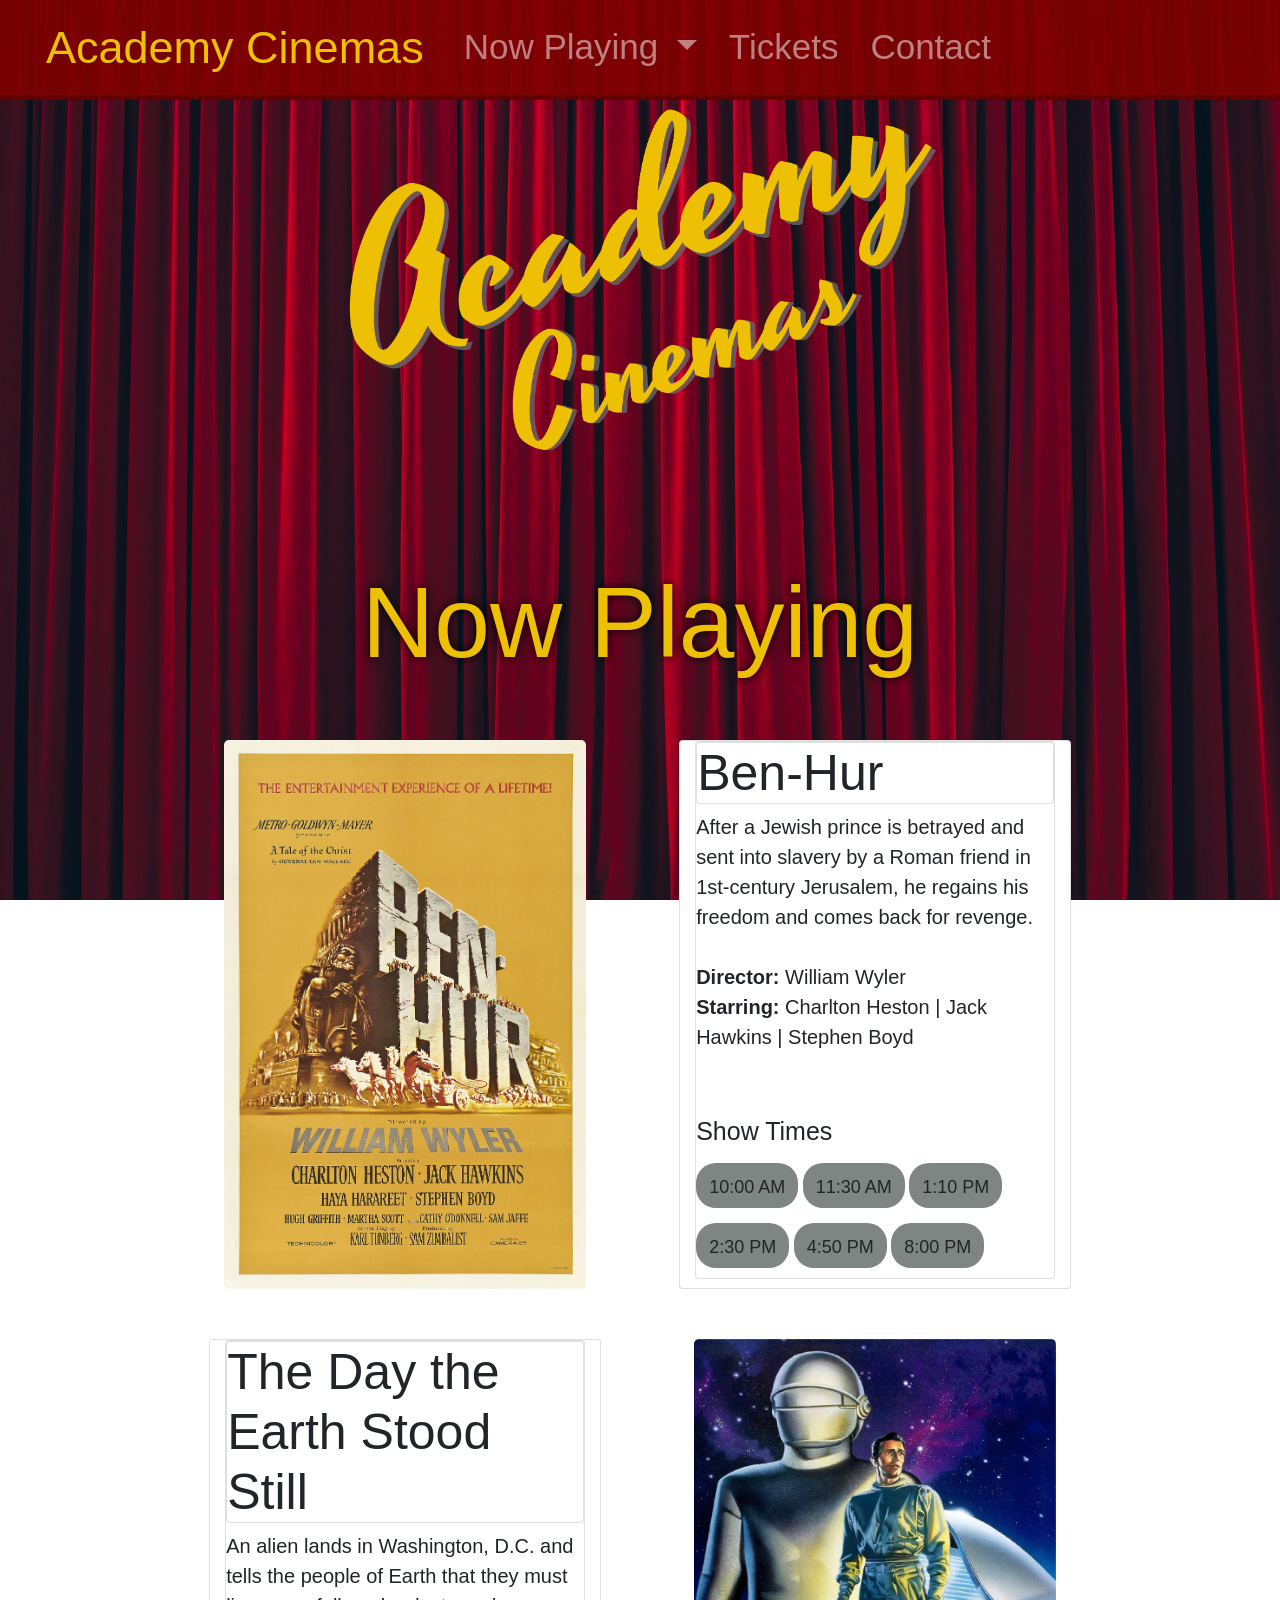
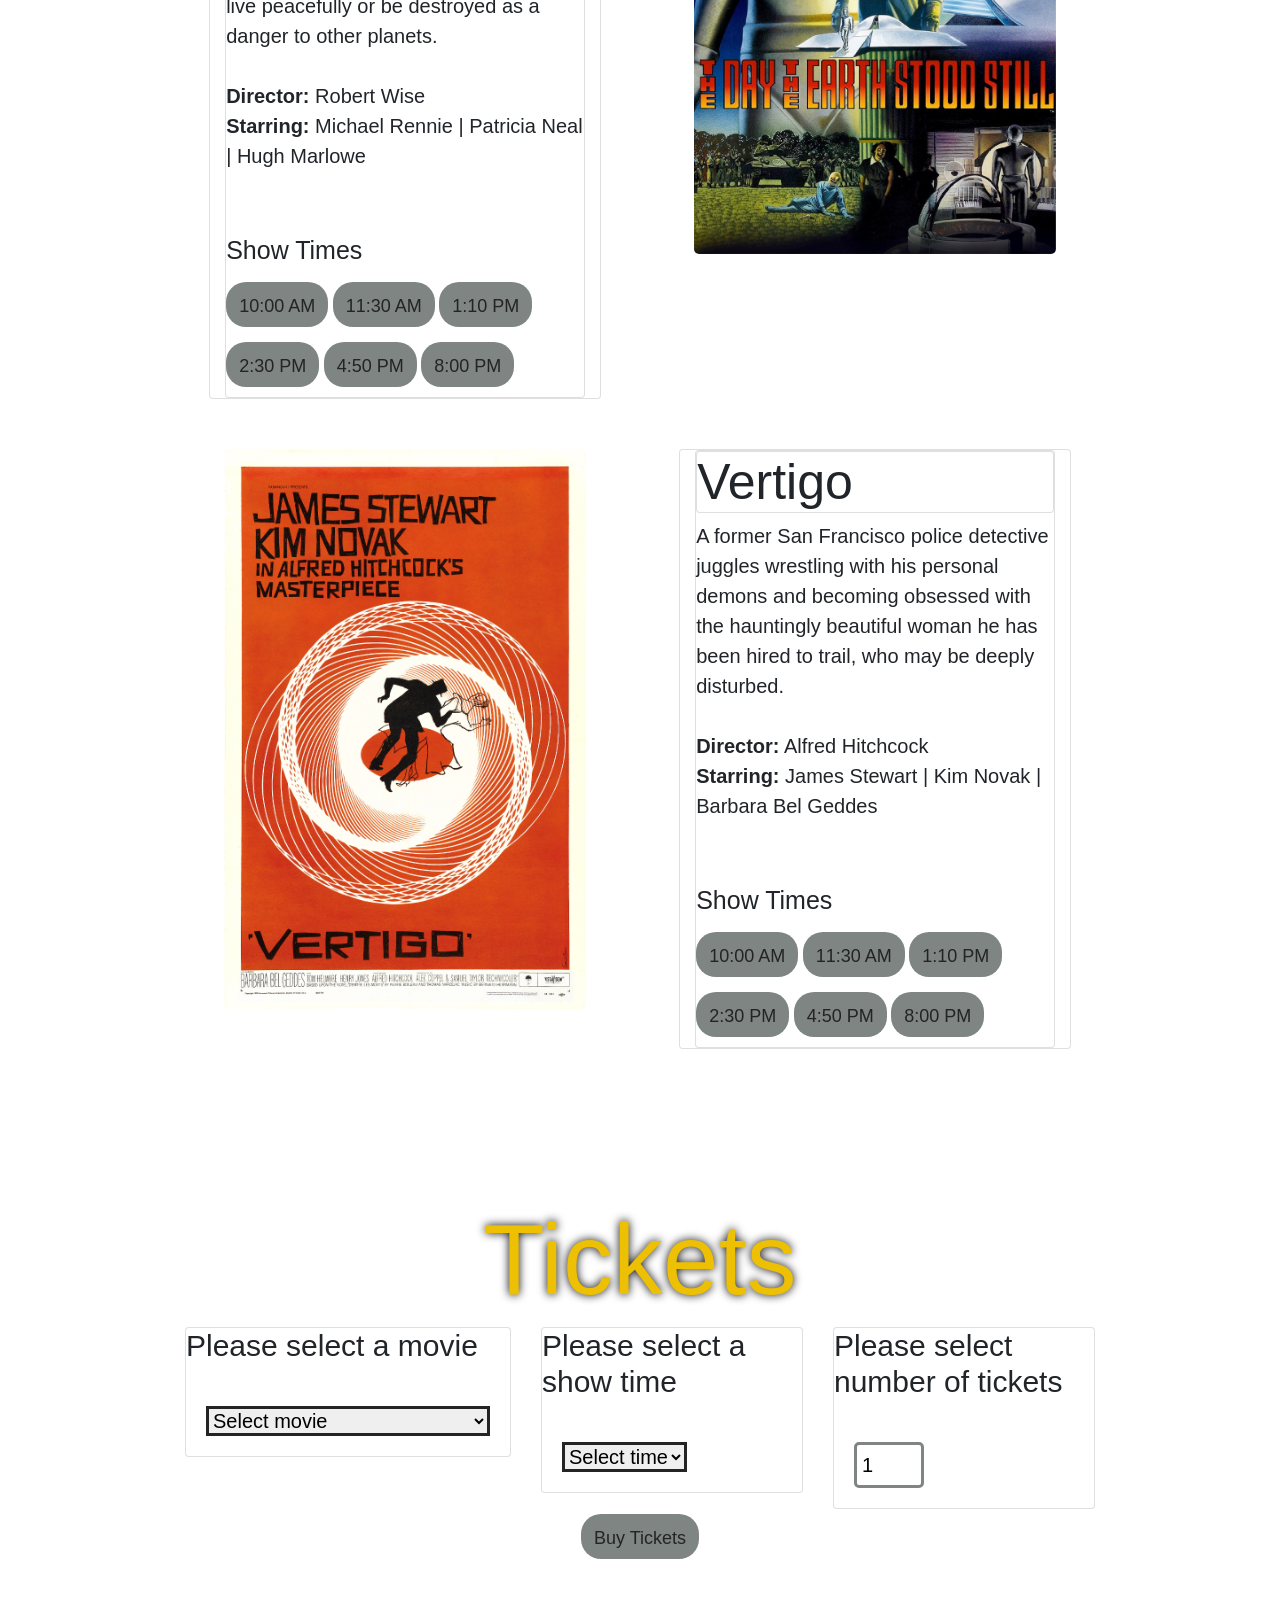
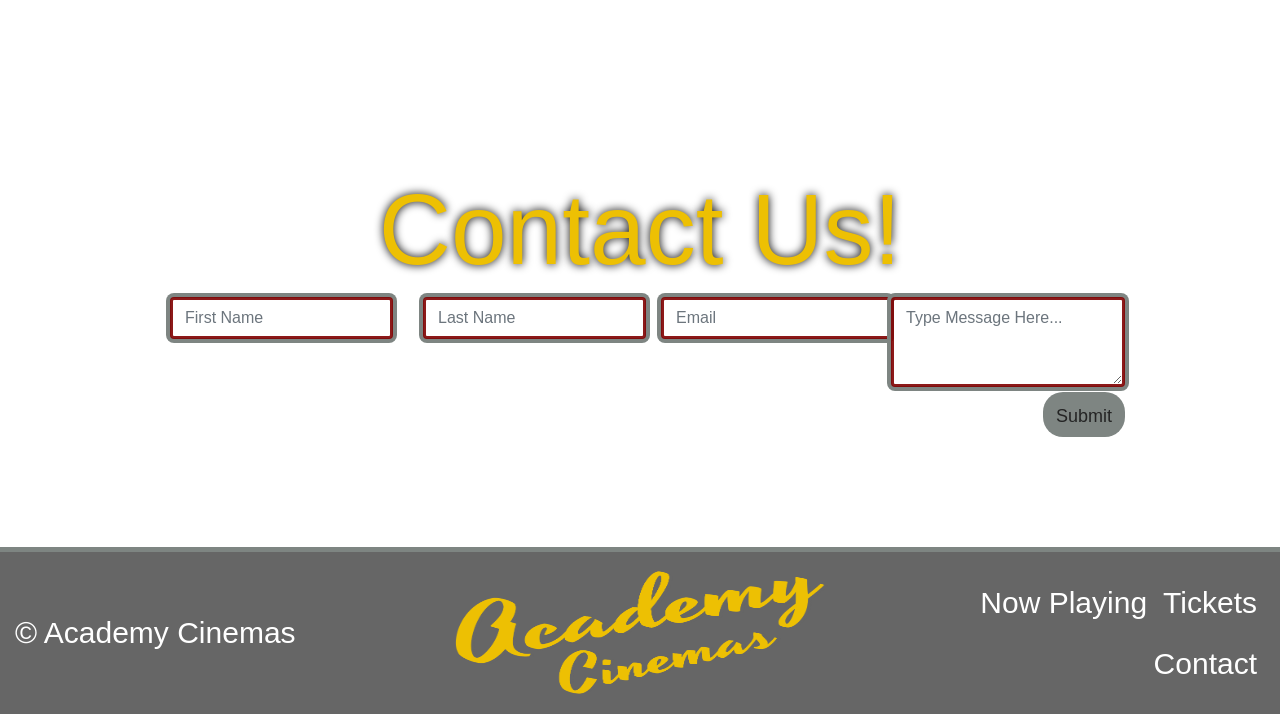
==== Academy-Cinemas/index.html @ 2aec19a6 "Adding Bootstrap assignment Academy Cinemas" ====
<!doctype html>
<html lang="en">

<head>
  <!-- Required meta tags -->
  <meta charset="utf-8">
  <meta name="viewport" content="width=device-width, initial-scale=1, shrink-to-fit=no">
  <title>/Academy Cinemas</title>

  <!-- Bootstrap CSS -->
  <link rel="stylesheet" href="https://cdn.jsdelivr.net/npm/bootstrap@4.1.3/dist/css/bootstrap.min.css"
    integrity="sha384-MCw98/SFnGE8fJT3GXwEOngsV7Zt27NXFoaoApmYm81iuXoPkFOJwJ8ERdknLPMO" crossorigin="anonymous">
  <!--CUSTOM CSS listed last to override Bootstrap CSS based on levels of specificity-->
  <link href="css/custom.css" rel="stylesheet">
  <!--Custom CSS for multiple screen sizes-->
  <link href="css/custom-css-media.css" rel="stylesheet">
</head>

<body>


  <!-- BOOTSTRAP JavaScript -->
  <!-- jQuery first, then Popper.js, then Bootstrap JS -->
  <script src="https://code.jquery.com/jquery-3.3.1.slim.min.js"
    integrity="sha384-q8i/X+965DzO0rT7abK41JStQIAqVgRVzpbzo5smXKp4YfRvH+8abtTE1Pi6jizo"
    crossorigin="anonymous"></script>
  <script src="https://cdn.jsdelivr.net/npm/popper.js@1.14.3/dist/umd/popper.min.js"
    integrity="sha384-ZMP7rVo3mIykV+2+9J3UJ46jBk0WLaUAdn689aCwoqbBJiSnjAK/l8WvCWPIPm49"
    crossorigin="anonymous"></script>
  <script src="https://cdn.jsdelivr.net/npm/bootstrap@4.1.3/dist/js/bootstrap.min.js"
    integrity="sha384-ChfqqxuZUCnJSK3+MXmPNIyE6ZbWh2IMqE241rYiqJxyMiZ6OW/JmZQ5stwEULTy"
    crossorigin="anonymous"></script>
  <!--NAVBAR-->
  <nav class="navbar navbar-expand-lg navbar-dark sticky top">
    <a class="navbar-brand" href="#">Academy Cinemas</a>
    <button class="navbar-toggler" type="button" data-toggle="collapse" data-target="#navbarNavDropdown"
      aria-controls="navbarNavDropdown" aria-expanded="false" aria-label="Toggle navigation">
      <span class="navbar-toggler-icon"></span>
    </button>
    <div class="collapse navbar-collapse" id="navbarNavDropdown">
      <ul class="navbar-nav">

        <li class="nav-item dropdown">
          <a class="nav-link dropdown-toggle" href="#" id="navbarDropdownMenuLink" role="button" data-toggle="dropdown"
            aria-haspopup="true" aria-expanded="false">
            Now Playing
          </a>
          <div class="dropdown-menu" aria-labelledby="navbarDropdownMenuLink">
            <a class="dropdown-item" href="#ben-hur">Ben Hur</a>
            <a class="dropdown-item" href="#stood-still">The Day The Earth Stood Still</a>
            <a class="dropdown-item" href="#vertigo">Vertigo</a>
          </div>
        </li>
        <li class="nav-item">
          <a class="nav-link" href="#tickets">Tickets</a>
        </li>
        <li class="nav-item">
          <a class="nav-link" href="#contact">Contact</a>
        </li>

      </ul>
    </div>
  </nav>
  <!--LOGO-->
  <header class="row justify-content-center">
    <img src="Images/logo.png" class="img-fluid col-lg-6" id="header image" alt="Academy Cinemas logo">
  </header>
  <!--NOW PLAYING-->
  <section>
    <div class="container" id="now-playing">
      <h1>Now Playing</h1>
      <!--BEN HUR-->
      <div class="d-flex flex-row flex-wrap spacer" id="ben-hur">
        <div class="col-lg-5 mx-auto">
          <img src="Images/ben-hur.jpg" class="img-fluid" alt="Ben-Hur movie poster">
        </div>
        <div class="card col-lg-5 mx-auto">
          <div class="card body">
            <h3 class="card title">Ben-Hur</h3>
            <!--BEN-HUR MOVIE DESCRIPTION-->
            <P class="lead">
              After a Jewish prince is betrayed and sent into slavery by a Roman friend in
              1st-century Jerusalem, he regains his freedom and comes back for revenge.
              <br>
              <br>
              <b>Director:</b> William Wyler
              <br>
              <b>Starring:</b> Charlton Heston | Jack Hawkins | Stephen Boyd
            </P>
            <br>
            <br>
            <!--BEN-HUR SHOW TIMES-->
            <h4 class="card-title">Show Times</h4>
            <div class="row">
              <div class="col">
                <a class="btn" href="#tickets" role="button">10:00 AM</a>
                <a class="btn" href="#tickets" role="button">11:30 AM</a>
                <a class="btn" href="#tickets" role="button">1:10 PM</a>
              </div>
            </div>
            <div class="row">
              <div class="col">
                <a class="btn" href="#tickets" role="button">2:30 PM</a>
                <a class="btn" href="#tickets" role="button">4:50 PM</a>
                <a class="btn" href="#tickets" role="button">8:00 PM</a>
              </div>
            </div>
          </div>
        </div>
      </div>
      <!--THE DAY THE EARTH STOOD STILL-->
      <div class="d-flex flex-row flex-wrap-reverse spacer" id="stood-still">

        <div class="card col-lg-5 mx-auto">
          <div class="card body">
            <h3 class="card title">The Day the Earth Stood Still</h3>
            <!--THE DAY THE EARTH STOOD STILL MOVIE DESCRIPTION-->
            <P class="lead">
              An alien lands in Washington, D.C. and tells the people of Earth that they must
              live peacefully or be destroyed as a danger to other planets.
              <br>
              <br>
              <b>Director:</b> Robert Wise
              <br>
              <b>Starring:</b> Michael Rennie | Patricia Neal | Hugh Marlowe
            </P>
            <br>
            <br>
            <!--THE DAY THE EARTH STOOD STILL SHOW TIMES-->
            <h4 class="card-title">Show Times</h4>
            <div class="row">
              <div class="col">
                <a class="btn" href="#tickets" role="button">10:00 AM</a>
                <a class="btn" href="#tickets" role="button">11:30 AM</a>
                <a class="btn" href="#tickets" role="button">1:10 PM</a>
              </div>
            </div>
            <div class="row">
              <div class="col">
                <a class="btn" href="#tickets" role="button">2:30 PM</a>
                <a class="btn" href="#tickets" role="button">4:50 PM</a>
                <a class="btn" href="#tickets" role="button">8:00 PM</a>
              </div>
            </div>
          </div>
        </div>
        <div class="col-lg-5 mx-auto">
          <img src="Images/earth-stood-still.jpg" class="img-fluid" alt="The Day the Earth Stood Still movie poster">
        </div>
      </div>
      <!--VERTIGO-->
      <div class="d-flex flex-row flex-wrap spacer" id="vertigo">
        <div class="col-lg-5 mx-auto">
          <img src="Images/vertigo.jpg" class="img-fluid" alt="Vertigo movie poster">
        </div>
        <div class="card col-lg-5 mx-auto">
          <div class="card body">
            <h3 class="card title">Vertigo</h3>
            <!--VERTIGO MOVIE DESCRIPTION-->
            <P class="lead">
              A former San Francisco police detective juggles wrestling with
              his personal demons and becoming obsessed with the hauntingly
              beautiful woman he has been hired to trail, who may be deeply disturbed.
              <br>
              <br>
              <b>Director:</b> Alfred Hitchcock
              <br>
              <b>Starring:</b> James Stewart | Kim Novak | Barbara Bel Geddes
            </P>
            <br>
            <br>
            <!--VERTIGO SHOW TIMES-->
            <h4 class="card-title">Show Times</h4>
            <div class="row">
              <div class="col">
                <a class="btn" href="#tickets" role="button">10:00 AM</a>
                <a class="btn" href="#tickets" role="button">11:30 AM</a>
                <a class="btn" href="#tickets" role="button">1:10 PM</a>
              </div>
            </div>
            <div class="row">
              <div class="col">
                <a class="btn" href="#tickets" role="button">2:30 PM</a>
                <a class="btn" href="#tickets" role="button">4:50 PM</a>
                <a class="btn" href="#tickets" role="button">8:00 PM</a>
              </div>
            </div>
          </div>
        </div>
      </div>
    </div>
  </section>
  <!--TICKETS-->
  <section>
    <div class="container spacer" id="tickets">
      <h1>Tickets</h1>
      <div class="d-flex flex-row flex-wrap">
        <!--MOVIE SELECTION-->
        <div class="col">
          <div class="card">
            <h5 class="card-title">Please select a movie</h5>
            <div class="card-body">
              <select class="form-select" aria-label="Movie title selection">
                <option selected>Select movie</option>
                <option value="1">Ben-Hur</option>
                <option value="2">The Day the Earth Stood Still</option>
                <option value="3">Vertigo</option>
              </select>
            </div>
          </div>
        </div>
        <!--TIME SELECTION-->
        <div class="col">
          <div class="card">
            <h5 class="card-title">Please select a show time</h5>
            <div class="card-body">
              <select class="form-select" aria-label="Show time selection">
                <option selected>Select time</option>
                <option value="1">10:00 AM</option>
                <option value="2">11:30 AM</option>
                <option value="3">1:10 PM</option>
                <option value="4">2:30 PM</option>
                <option value="5">4:50 PM</option>
                <option value="6">8:00 PM</option>
              </select>
            </div>
          </div>
        </div>
        <!--NUMBER OF TICKETS-->
        <div class="col">
          <div class="card">
            <h5 class="card-title">Please select number of tickets</h5>
            <div class="card-body">
              <input type="number" id="quantity" value="1" step="1">
            </div>
          </div>
        </div>
      </div>
      <!--BUY TICKETS BUTTON-->
      <div class="row justify-content-center">
        <div class="col-auto">
          <button type="submit" class="btn yellow-btn">Buy Tickets</button>
        </div>
      </div>
    </div>
  </section>
  <!--CONTACT FORM-->
  <section>
    <div class="container" id="contact">
      <h1>Contact Us!</h1>
      <div class="row gy-4">
        <div class="col">
          <input type="text" class="form-control" placeholder="First Name">
        </div>
        <div class="col">
          <input type="text" class="form-control" placeholder="Last Name">
        </div>
        <div>
          <input type="email" class="form-control" placeholder="Email">
        </div>
        <div>
          <textarea class="form-control" rows="3" placeholder="Type Message Here..."></textarea>
          <button type="submit" class="btn yellow-btn" id="contact-submit">Submit</button>
        </div>
      </div>
    </div>
  </section>
  <!--FOOTER-->
  <section>
    <div class="container-fluid">
      <footer class="d-flex flex-wrap justify-content-center align-items-center py-3">
        <p class="col-md-4 mb-0 footer-text">&copy; Academy Cinemas</p>
        <img src="Images/logo.png" class="col-md-4 footer-img" alt="Academy Cinemas logo">
        <ul class="nav col-md-4 justify-content-end">
          <li class="nav-item"><a href="#now-playing" class="nav-link px-2 footer-text">Now Playing</a></li>
          <li class="nav-item"><a href="#tickets" class="nav-link px-2 footer-text">Tickets</a></li>
          <li class="nav-item"><a href="#contact" class="nav-link px-2 footer-text">Contact</a></li>
        </ul>
      </footer>
    </div>
  </section>
</body>

</html>
---- Academy-Cinemas/css/custom.css ----
/*Font Passion one from fonts.google.com*/
@import url('https://fonts.googleapis.com/css2?family=Passion+One:wght@400;700;900&display=swap');
/*Font Yesteryear from fonts.google.com*/
@import url('https://fonts.googleapis.com/css2?family=Yesteryear&display=swap');
/*Creates global CSS variables that can be reused throughout the file*/
:root {
--main-color: rgb(126, 133, 130);
--main-color-accent: rgb(237, 192, 3);
--main-color-transparent: rgba(126, 133, 130, 0.8);
--secondary-color: rgba(128, 0, 0, 0.9);
--accent-color: rgb(36, 36, 36);
--accent-text-color: rgb(255, 255, 255);
--main-font-family: "Passion One", cursive
--secondary-font-family: "Yesteryear", cursive;
}

html{
    scroll-padding-top: 100px;
}

body{
    background-image: url(../Images/theater-curtains.jpg);
    background-size: 100% 120%; /*100% horizontally and 120% vertically*/
    background-attachment: fixed;
    overflow-x: hidden; /*Removes left to right scroll bar*/
}

/*NAVBAR*/

.navbar{
    background-color: var(--secondary-color);
    border-bottom: 5px solid rgb(98, 0, 0);
    height: 100px;
}

/*Affects the title in the navbar Academy Cinmas*/
.navbar-brand{
    color: var(--main-color-accent);
    font-family: var(--main-font-family);
    font-size: 45px;
    padding-left: 30px;
}

.nav-link{
    color: var(--main-color-accent);
    font-family: var(--main-font-family);
    font-size: 35px;
}

/*Affects the hover states of the links in the navbar*/
.nav-link :hover{
    color: var(--main-color-transparent);
    text-shadow: 0 0 3px rgba(255, 123, 0, 0.6);
}

/*Sets the color of the link that has been clicked on in other words the "active link"*/
.nav-link:focus{
    color: var(--accent-text-color);
    text-shadow: 0 0 3px rgba(255, 123, 0, 0.6);
}

/*Adjust the left paddimg of the navbar links*/
.navbar-expand-lg .navbar-nav .nav-link{
    padding-left: 1.5rem;
}

/*MOVIE DROP DOWN MENU*/

/*Targets the dropdown menu that contains the links for each movie title*/
.dropdown-menu{
    border: none; /*Removes the thin black border*/
    border-radius: 0;
    box-shadow: 0px opx 16px 2px rgba(0, 0, 0, 0.4);
    background-color: var(--main-color);
    padding: 0px; /*Overrides Bootstraps padding on the top and bottom of the drop down menu*/
}

/*Sets up the styling for each movie link in the drop down menu*/
.dropdown-item{
    color: var(--accent-color);
    font-family: var(--main-font-family);
    text-align: center;
    font-size: 30px;
    padding-top: 15px; /*Adds some space to the top of each link to center them*/
    border-bottom: 2px solid rgb(117, 77, 13);
}

.dropdown-item:hover, .dropdown-item:focus{
    color: var(--accent-text-color);
    background-color: var(--main-color);
}

/*MOBILE MENU*/

.navbar-toggler{
    border: none;
    transition: 0.5s ease;
    transition: 0.5s ease;
}

.navbar-toggler:focus{
    box-shadow: 0 0 0 var(--bs-navbar-toggler-focus-width) rgb(98, 0, 0);
    transition: 0.5s ease;
}

.navbar-toggler-icon{
    background-image: url("data:image/svg+xml,%3csvg xmlns='http//www.w3.org/2000/svg' viewbox='0 0 30 30'%3e%3cpath stroke='rgb%28237, 192, 3%29' stroke-linecap='round' stroke-miterlimit='10' stroke-width='2' d='M4 7h22M4 15h22M4 23h22' /%3e%3c/svg%3e");
}

.navbar-toggler:focus{
    box-shadow: 0 0 0 var(--bs-navbar-toggler-focus-width) rgb(98, 0,  0);
    transition: 0.5S ease;
}

/*Academy Cinemas title*/
.navbar-dark .navbar-brand{
    color: var(--main-color-accent);
}

/*Menu links suck as Now Playing*/
.navbar-dark .navbar-nav .navbar-link{
    color: var(--main-color-accent);
}

/*HEADER IMAGE*/

#header-image{
    padding-top: 150px;
}

/*GENERAL STYLING*/

h1, h3, h4, h5, p{
    cursor: default; /*Changes the cursor back to the default arrow instead of a text cursor when hovering your mouse over text*/
}

h1{
    font-family: var(--main-font-family);
    color: var(--main-color-accent);
    text-shadow: 0 0 10px rgb(0,  0,  0);
    text-align: center;
    font-size: 100px;
}

h3{
    font-family: var(--main-font-family);
    font-size: 50px;
}

h4{
    font-family: var(--secondary-font-family);
    font-size: 25px;
}

h5{
    font-size: 30px;
    font-family: var(--main-font-family);
}

b{
    font-weight: 600;
}

img{
    border-radius: 5px;
} 
/*MOVIE CARDS*/

.container{
    padding: 100px;
}

.card-body{
    padding-top: 30px;
    padding-left: 20px;
}

.spacer{
    padding-top: 50px;
}

/*BUTTONS*/

/*Creates the main styling for buttons that contain the Bootstrap .btn class*/
.btn{
    background-color: var(--main-color);
    border-radius: 20px;
    margin-top: 5px;
    margin-bottom: 10px;
    padding-top: 10PX;
    color: var(--accent-color);
    font-family: var(--main-font-family);
    font-size: 18px;
}

.btn:focus{
    border-color: transparent; /*Overrides Bootstraps dark border when the user clicks on the button*/
    background-color: var(--main-color);
    color: var(--accent-text-color);
}

/*Added styling for yellow buttons for the buy tickets and contact form sections*/
.yellow-button{
    background-color: var(--main-color-accent);
    padding: 20px;
    border-radius: 40px;
    font-size: 25px;
    color: var(--accent-color);
    width: 150px;
    margin-top: 20px;
    margin-bottom: 40px;
}

.yellow-button:hover, .yellow-button:focus{
    background-color: var(--main-color-accent);
    color: var(--accent-text-color);
}

.form-select{
    font-family: var(--main-font-family);
    font-size: 20px;
    border: 3px solid var(--accent-color);
    transition: border-color 0.5s ease-in;
}

.form-select:focus{
    border-color: var(--secondary-color);
    box-shadow: none;
    transition: 0.5s ease-in;
}

/*Select number of tickets input*/
input[type="number"]{
    width: 70px;
    padding: 5px;
    border: 3px solid var(--main-color);
    border-radius: 5px;
    font-family: var(--main-font-family);
    font-size: 20px;
    transition: border-color 0.5s ease-in;
}
input[type="number"]:focus{
    border: 3px solid var(--secondary-color);
    transition: 0.5s ease-in;
    outline: 0; /*Removes the default outline set by the browser*/
}

/*CONTACT FORM*/

.form-control{
    border: 3px solid var(--main-color);
    transition: 1s ease;
}

/*Overrides Bootstrap's focus effect*/
.form-control{
    color: #212529;
    border-color: var(--secondary-color);
    box-shadow: 0 0 0px .25rem var(--main-color);
}

/*Adjust the contact form submit button to the right side of the screen*/
#contact-submit{
    float: right;
}

/*FOOTER*/

footer{
    border-top: 5px solid var(--main-color);
    background-color: rgba(0, 0, 0, 0.6);
    margin: 0px -15px 0px -15px; /*Extends the footer beyond the webpage on the left and right sides leaving no white space*/
}

.footer-text{
    font-family: var(--main-font-family);
    color: var(--accent-text-color);
    font-size: 30px;
}

/*Specifically styles the footer image separate from the other imageon the page and overrides the img type selector*/
.footer-img{
    width: auto;
    height: 130px;
}
---- Academy-Cinemas/css/custom-css-media.css ----
@media screen and (min-width: 320px){
   /*calc(minimum size + (maximum size) * ((viewport width percentage - minimum viewport width) / (maximum viewport width - minimum viewport width)))*/
    h1{
    font-size: calc(50px + (100-50) * ((100vw - 320px) / (1920 - 320)));
   }
   
   h4{
    font-size: calc(25px + (35 - 25) * ((100vw -320px) / (1920 - 320)));
   }
   .lead, .btn{
    font-size: calc(16px + (18 -16) * ((100vw - 320px) / (1920 - 320)));
   }

   .yellow-btn{
    font-size: calc(20px + (25-20) * ((100vw - 320px) / (1920 - 320)));
   }
}

@media screen and (max-width: 990px){
    .navbar-collapse{
        background-color: var(--secondary-color);
        border-bottom: 5px solid rgb(98, 0, 0);
        margin-top: 14px; /*Removes the overlap between the navbar and navbar collapse*/
        margin-left: -15px;
        margin-right: -15px;
    }

    .nav-link{
        margin-left: 20px;
    }

    .dropdown-item{
        text-align: left;
        padding-left: 60px;
    }
}
@media screen and (max-width: 1200px){
    html1{
        scroll-padding-top: 300px;
    }
    
    img{
        margin-bottom: 30px;
    }

    .container{
        padding: 50px;
    }
}
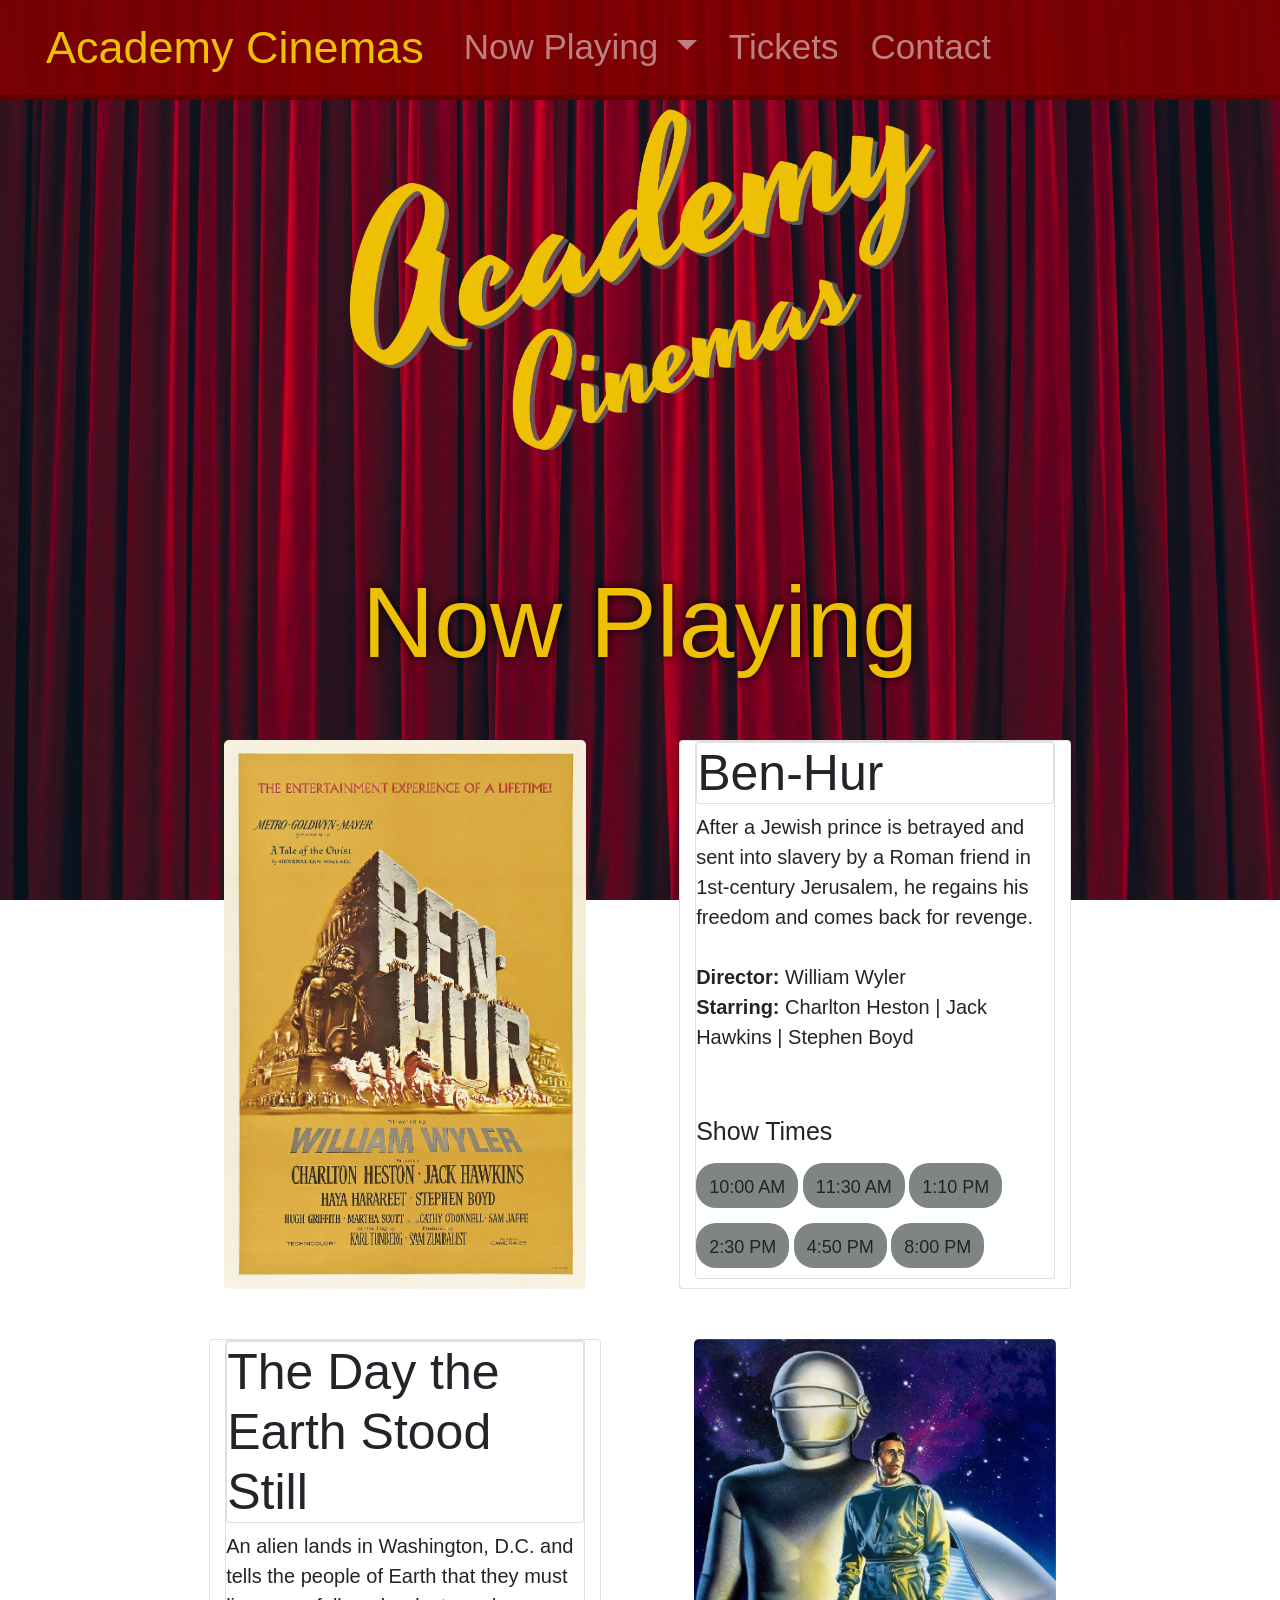
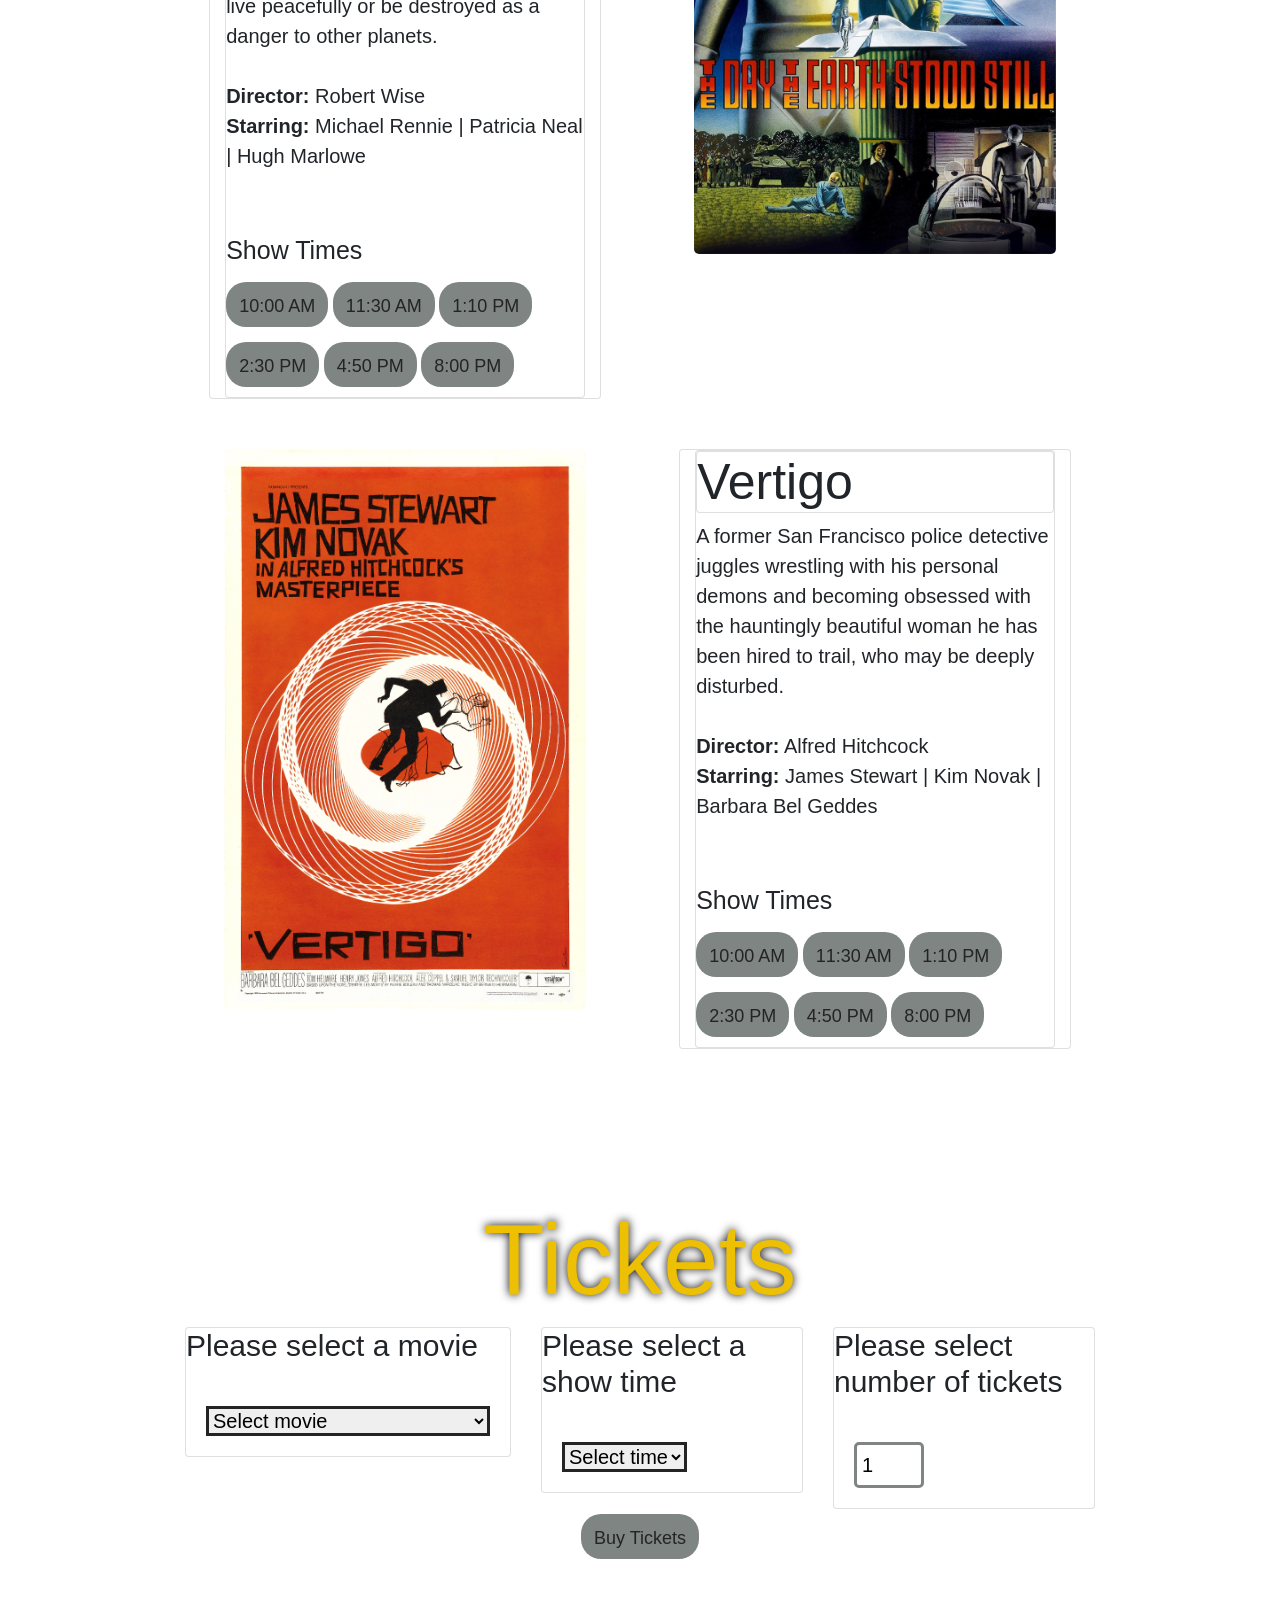
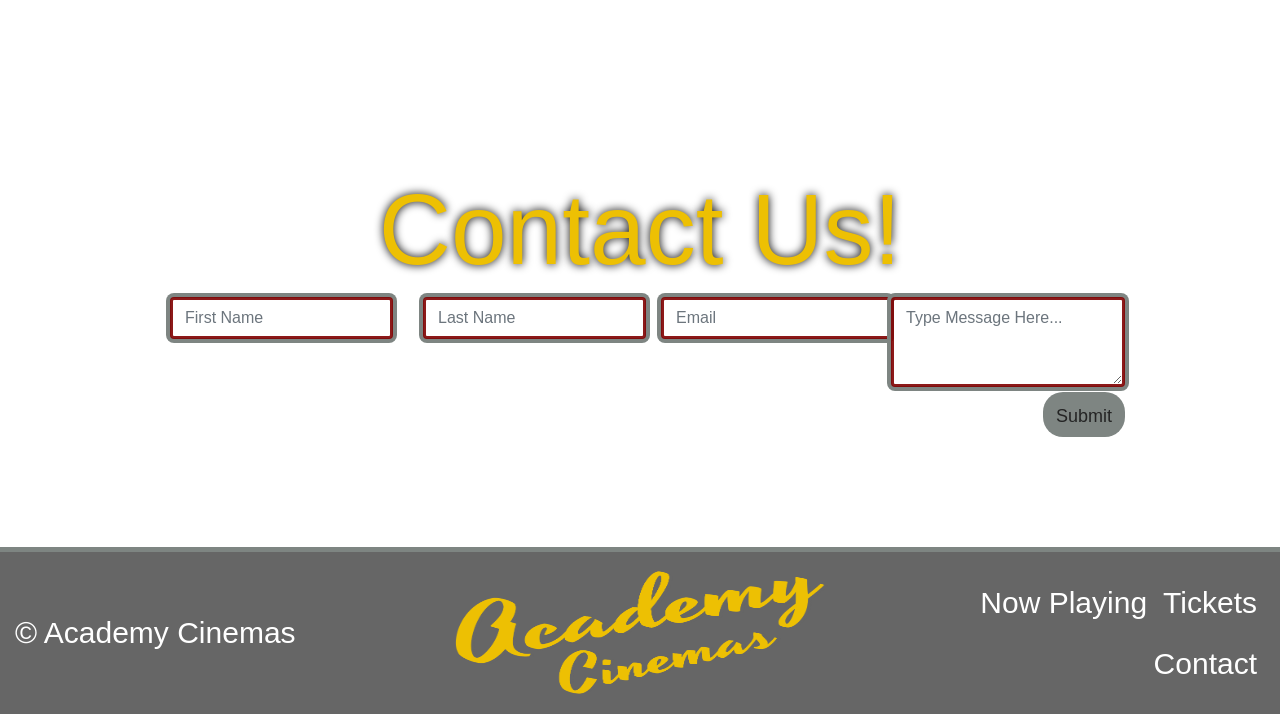
==== commit b3e9496f: "Fixing errors" ====
--- a/Academy-Cinemas/index.html
+++ b/Academy-Cinemas/index.html
@@ -31,7 +31,7 @@
     integrity="sha384-ChfqqxuZUCnJSK3+MXmPNIyE6ZbWh2IMqE241rYiqJxyMiZ6OW/JmZQ5stwEULTy"
     crossorigin="anonymous"></script>
   <!--NAVBAR-->
-  <nav class="navbar navbar-expand-lg navbar-dark sticky top">
+  <nav class="navbar navbar-expand-lg navbar-dark sticky-top">
     <a class="navbar-brand" href="#">Academy Cinemas</a>
     <button class="navbar-toggler" type="button" data-toggle="collapse" data-target="#navbarNavDropdown"
       aria-controls="navbarNavDropdown" aria-expanded="false" aria-label="Toggle navigation">
